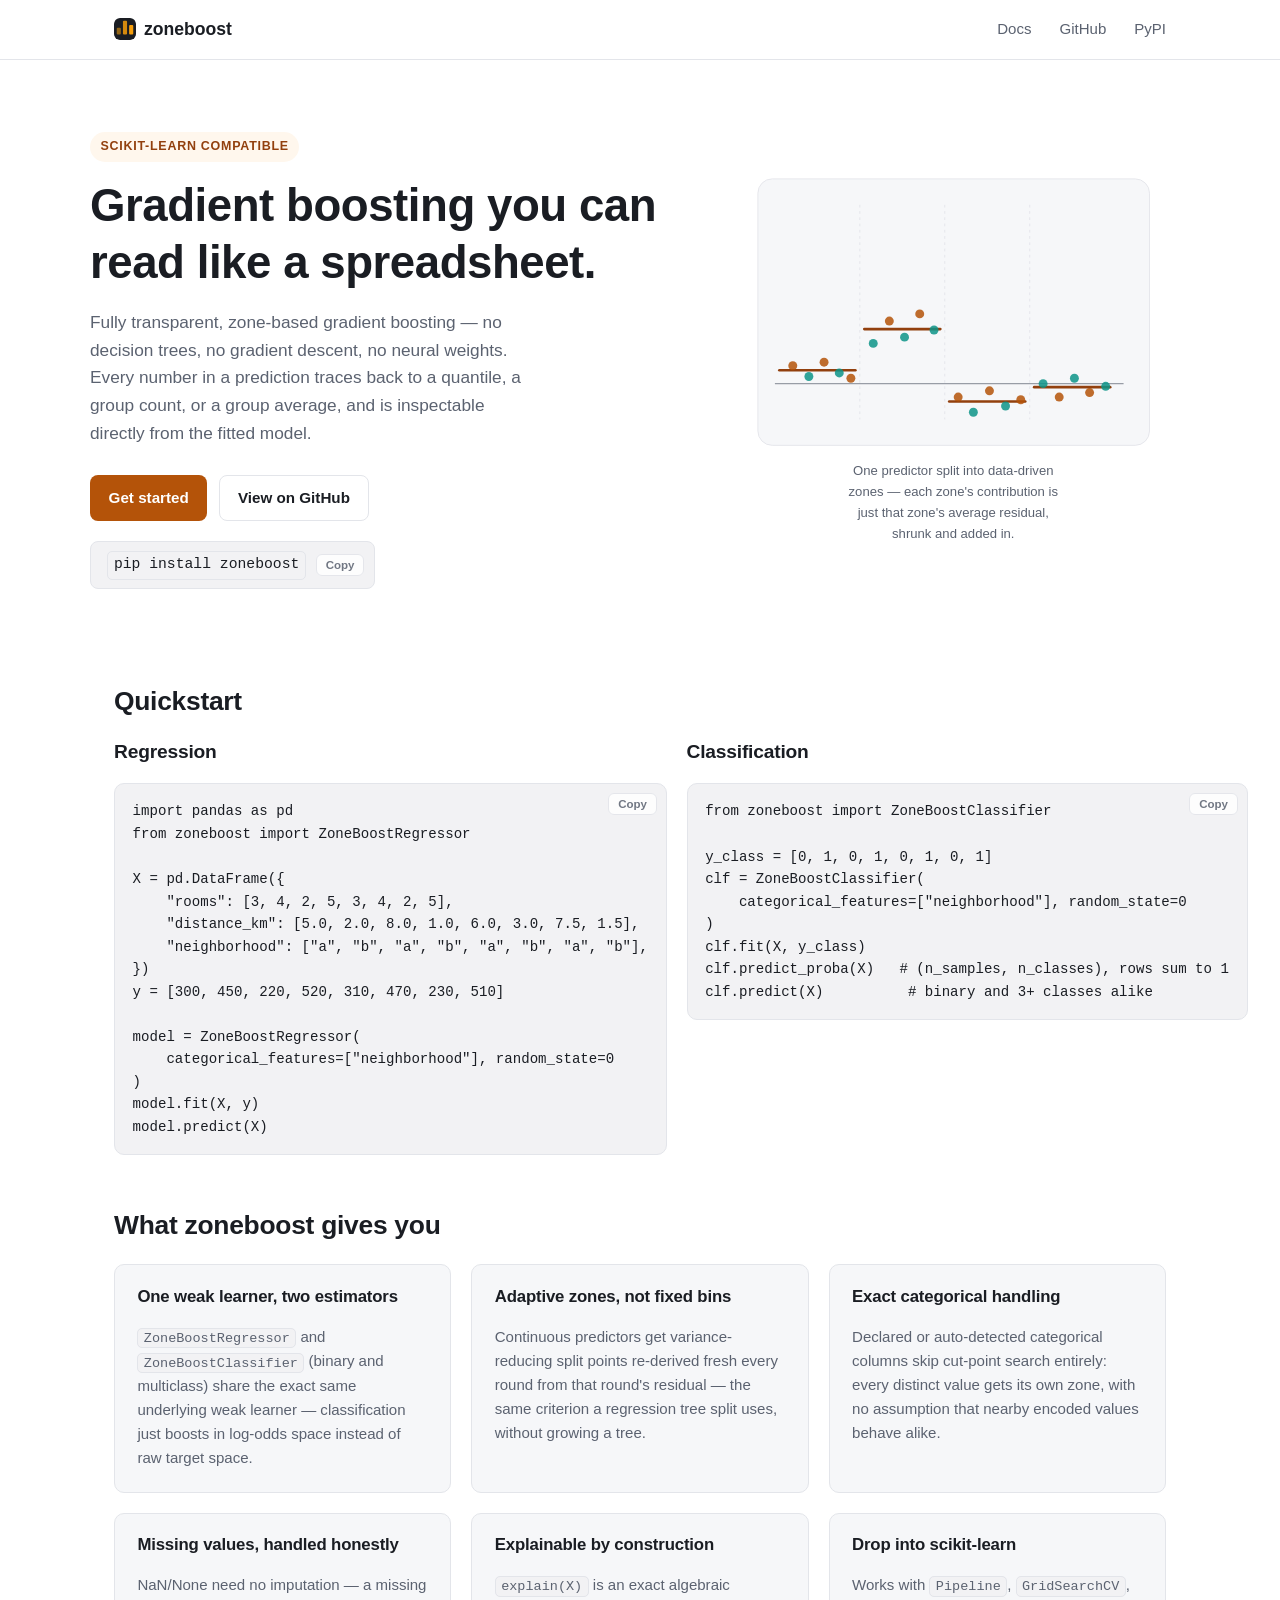
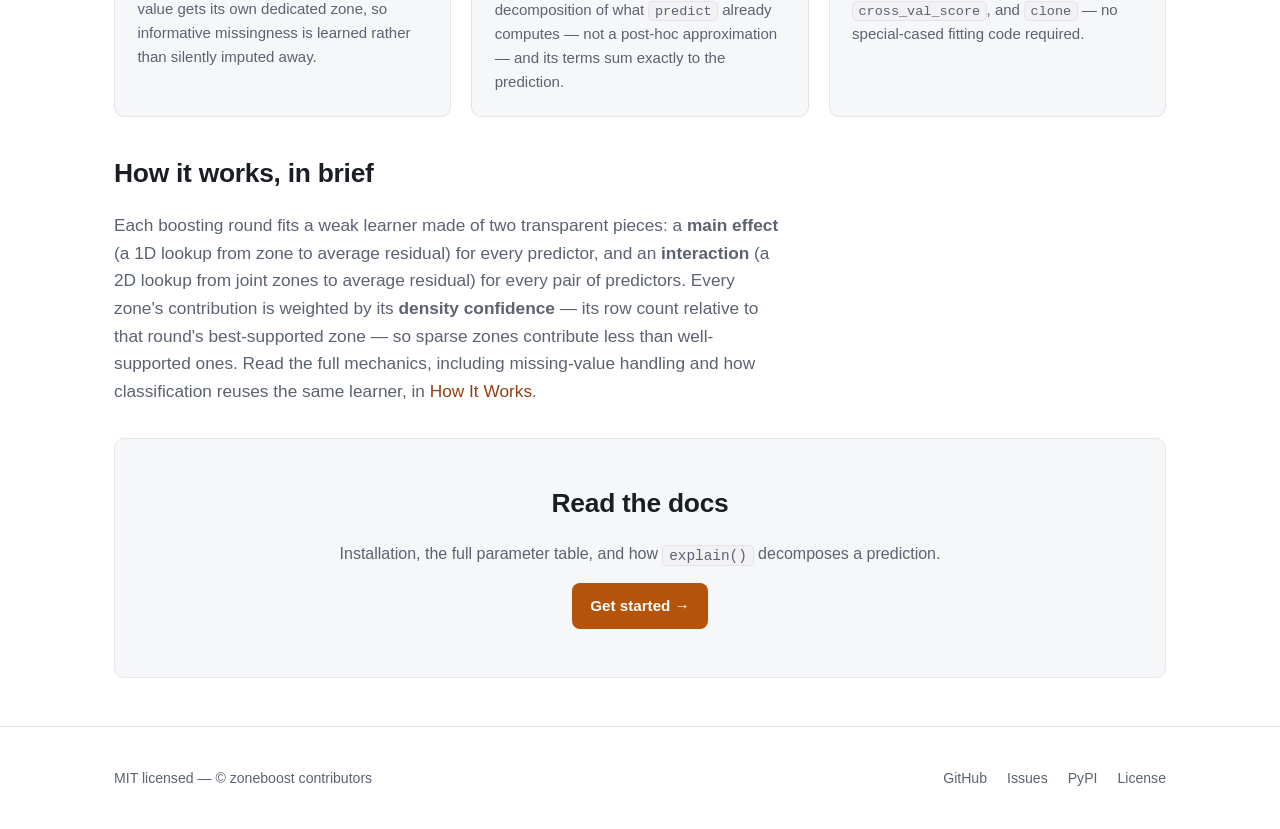
==== docs/index.html @ 29c0c97b "Add project website: landing page + docs section Static site under docs/ (GitHub Pages, no build ste" ====
<!doctype html>
<html lang="en">
<head>
<meta charset="utf-8">
<meta name="viewport" content="width=device-width, initial-scale=1">
<title>zoneboost — fully transparent, zone-based gradient boosting</title>
<meta name="description" content="Fully transparent, zone-based gradient boosting for regression and classification — no decision trees, no gradient descent, no neural weights. scikit-learn compatible.">
<link rel="icon" href="assets/favicon.svg" type="image/svg+xml">
<link rel="stylesheet" href="assets/style.css">
</head>
<body>

<header class="site-header">
  <div class="container">
    <a class="wordmark" href="index.html">
      <span class="mark"><img src="assets/favicon.svg" alt="" width="22" height="22"></span>
      zoneboost
    </a>
    <button class="nav-toggle" aria-label="Toggle navigation" aria-expanded="false">☰</button>
    <nav class="main-nav">
      <a href="getting-started.html">Docs</a>
      <a href="https://github.com/stainaz/zoneboost">GitHub</a>
      <a href="https://pypi.org/project/zoneboost/">PyPI</a>
    </nav>
  </div>
</header>

<main>
  <section class="hero container">
    <div class="hero-copy">
      <p class="eyebrow">scikit-learn compatible</p>
      <h1>Gradient boosting you can read like a spreadsheet.</h1>
      <p class="lede">Fully transparent, zone-based gradient boosting — no decision trees, no
      gradient descent, no neural weights. Every number in a prediction traces back to a
      quantile, a group count, or a group average, and is inspectable directly from the
      fitted model.</p>
      <div class="hero-actions">
        <a class="btn btn-primary" href="getting-started.html">Get started</a>
        <a class="btn btn-ghost" href="https://github.com/stainaz/zoneboost">View on GitHub</a>
      </div>
      <div class="install-line">
        <code>pip install zoneboost</code>
        <button class="copy-btn" data-copy="pip install zoneboost">Copy</button>
      </div>
    </div>
    <figure class="hero-visual">
      <svg viewBox="0 0 440 300" xmlns="http://www.w3.org/2000/svg" role="img" aria-label="Four zones along a predictor axis, each with its own average residual line">
        <rect class="zbar-card" x="1" y="1" width="438" height="298" rx="16"/>
        <line class="zbar-boundary" x1="115" y1="30" x2="115" y2="270"/>
        <line class="zbar-boundary" x1="210" y1="30" x2="210" y2="270"/>
        <line class="zbar-boundary" x1="305" y1="30" x2="305" y2="270"/>
        <line class="zbar-axis" x1="20" y1="230" x2="410" y2="230" stroke-width="1.5"/>

        <line class="zbar-avg" x1="25" y1="215" x2="110" y2="215"/>
        <circle class="zbar-dot-a" cx="40" cy="210" r="5"/>
        <circle class="zbar-dot-b" cx="58" cy="222" r="5"/>
        <circle class="zbar-dot-a" cx="75" cy="206" r="5"/>
        <circle class="zbar-dot-b" cx="92" cy="218" r="5"/>
        <circle class="zbar-dot-a" cx="105" cy="224" r="5"/>

        <line class="zbar-avg" x1="120" y1="169" x2="205" y2="169"/>
        <circle class="zbar-dot-b" cx="130" cy="185" r="5"/>
        <circle class="zbar-dot-a" cx="148" cy="160" r="5"/>
        <circle class="zbar-dot-b" cx="165" cy="178" r="5"/>
        <circle class="zbar-dot-a" cx="182" cy="152" r="5"/>
        <circle class="zbar-dot-b" cx="198" cy="170" r="5"/>

        <line class="zbar-avg" x1="215" y1="250" x2="300" y2="250"/>
        <circle class="zbar-dot-a" cx="225" cy="245" r="5"/>
        <circle class="zbar-dot-b" cx="242" cy="262" r="5"/>
        <circle class="zbar-dot-a" cx="260" cy="238" r="5"/>
        <circle class="zbar-dot-b" cx="278" cy="255" r="5"/>
        <circle class="zbar-dot-a" cx="295" cy="248" r="5"/>

        <line class="zbar-avg" x1="310" y1="234" x2="395" y2="234"/>
        <circle class="zbar-dot-b" cx="320" cy="230" r="5"/>
        <circle class="zbar-dot-a" cx="338" cy="245" r="5"/>
        <circle class="zbar-dot-b" cx="355" cy="224" r="5"/>
        <circle class="zbar-dot-a" cx="372" cy="240" r="5"/>
        <circle class="zbar-dot-b" cx="390" cy="233" r="5"/>
      </svg>
      <figcaption>One predictor split into data-driven zones — each zone's contribution is
      just that zone's average residual, shrunk and added in.</figcaption>
    </figure>
  </section>

  <section class="container">
    <h2>Quickstart</h2>
    <div class="two-col">
      <div>
        <h3>Regression</h3>
        <pre><code>import pandas as pd
from zoneboost import ZoneBoostRegressor

X = pd.DataFrame({
    "rooms": [3, 4, 2, 5, 3, 4, 2, 5],
    "distance_km": [5.0, 2.0, 8.0, 1.0, 6.0, 3.0, 7.5, 1.5],
    "neighborhood": ["a", "b", "a", "b", "a", "b", "a", "b"],
})
y = [300, 450, 220, 520, 310, 470, 230, 510]

model = ZoneBoostRegressor(
    categorical_features=["neighborhood"], random_state=0
)
model.fit(X, y)
model.predict(X)</code></pre>
      </div>
      <div>
        <h3>Classification</h3>
        <pre><code>from zoneboost import ZoneBoostClassifier

y_class = [0, 1, 0, 1, 0, 1, 0, 1]
clf = ZoneBoostClassifier(
    categorical_features=["neighborhood"], random_state=0
)
clf.fit(X, y_class)
clf.predict_proba(X)   # (n_samples, n_classes), rows sum to 1
clf.predict(X)          # binary and 3+ classes alike</code></pre>
      </div>
    </div>
  </section>

  <section class="container">
    <h2>What zoneboost gives you</h2>
    <div class="features">
      <div class="card">
        <h3>One weak learner, two estimators</h3>
        <p><code>ZoneBoostRegressor</code> and <code>ZoneBoostClassifier</code> (binary and
        multiclass) share the exact same underlying weak learner — classification just
        boosts in log-odds space instead of raw target space.</p>
      </div>
      <div class="card">
        <h3>Adaptive zones, not fixed bins</h3>
        <p>Continuous predictors get variance-reducing split points re-derived fresh every
        round from that round's residual — the same criterion a regression tree split
        uses, without growing a tree.</p>
      </div>
      <div class="card">
        <h3>Exact categorical handling</h3>
        <p>Declared or auto-detected categorical columns skip cut-point search entirely:
        every distinct value gets its own zone, with no assumption that nearby encoded
        values behave alike.</p>
      </div>
      <div class="card">
        <h3>Missing values, handled honestly</h3>
        <p>NaN/None need no imputation — a missing value gets its own dedicated zone, so
        informative missingness is learned rather than silently imputed away.</p>
      </div>
      <div class="card">
        <h3>Explainable by construction</h3>
        <p><code>explain(X)</code> is an exact algebraic decomposition of what
        <code>predict</code> already computes — not a post-hoc approximation — and its
        terms sum exactly to the prediction.</p>
      </div>
      <div class="card">
        <h3>Drop into scikit-learn</h3>
        <p>Works with <code>Pipeline</code>, <code>GridSearchCV</code>,
        <code>cross_val_score</code>, and <code>clone</code> — no special-cased fitting
        code required.</p>
      </div>
    </div>
  </section>

  <section class="container">
    <h2>How it works, in brief</h2>
    <p class="lede" style="max-width:70ch">Each boosting round fits a weak learner made of
    two transparent pieces: a <strong>main effect</strong> (a 1D lookup from zone to
    average residual) for every predictor, and an <strong>interaction</strong> (a 2D
    lookup from joint zones to average residual) for every pair of predictors. Every
    zone's contribution is weighted by its <strong>density confidence</strong> — its row
    count relative to that round's best-supported zone — so sparse zones contribute less
    than well-supported ones. Read the full mechanics, including missing-value handling
    and how classification reuses the same learner, in
    <a href="how-it-works.html">How It Works</a>.</p>
  </section>

  <section class="container">
    <div class="cta">
      <h2>Read the docs</h2>
      <p class="text-muted">Installation, the full parameter table, and how
      <code>explain()</code> decomposes a prediction.</p>
      <a class="btn btn-primary" href="getting-started.html">Get started →</a>
    </div>
  </section>
</main>

<footer class="site-footer">
  <div class="container">
    <span>MIT licensed — © zoneboost contributors</span>
    <div class="footer-links">
      <a href="https://github.com/stainaz/zoneboost">GitHub</a>
      <a href="https://github.com/stainaz/zoneboost/issues">Issues</a>
      <a href="https://pypi.org/project/zoneboost/">PyPI</a>
      <a href="https://github.com/stainaz/zoneboost/blob/main/LICENSE">License</a>
    </div>
  </div>
</footer>

<script src="assets/script.js"></script>
</body>
</html>
---- docs/assets/style.css ----
/* zoneboost docs site — shared styles */

:root {
  --bg: #ffffff;
  --bg-subtle: #f6f7f9;
  --bg-code: #f2f2f4;
  --border: #e3e5ea;
  --text: #1a1d23;
  --text-muted: #5b6270;
  --accent: #b45309;
  --accent-strong: #92400e;
  --accent-bg: #fff7ed;
  --accent2: #0d9488;
  --shadow: 0 1px 2px rgba(20, 20, 20, 0.06), 0 8px 24px rgba(20, 20, 20, 0.05);
  --radius: 10px;
  --header-h: 60px;
  color-scheme: light;
}

@media (prefers-color-scheme: dark) {
  :root {
    --bg: #0f1115;
    --bg-subtle: #161920;
    --bg-code: #1a1d25;
    --border: #2a2e38;
    --text: #e7e9ec;
    --text-muted: #9aa1ac;
    --accent: #f59e0b;
    --accent-strong: #fbbf24;
    --accent-bg: rgba(245, 158, 11, 0.12);
    --accent2: #2dd4bf;
    --shadow: 0 1px 2px rgba(0, 0, 0, 0.3), 0 8px 24px rgba(0, 0, 0, 0.35);
    color-scheme: dark;
  }
}

* { box-sizing: border-box; }
html { scroll-behavior: smooth; }

body {
  margin: 0;
  background: var(--bg);
  color: var(--text);
  font-family: -apple-system, BlinkMacSystemFont, "Segoe UI", Roboto, Helvetica, Arial, sans-serif;
  line-height: 1.6;
  -webkit-font-smoothing: antialiased;
}

code, pre, .mono {
  font-family: ui-monospace, SFMono-Regular, "SF Mono", Menlo, Consolas, "Liberation Mono", monospace;
}

a { color: var(--accent-strong); text-decoration: none; }
a:hover { text-decoration: underline; }

h1, h2, h3, h4 { line-height: 1.25; font-weight: 650; letter-spacing: -0.01em; }
h2 { font-size: 1.65rem; margin-top: 2.5rem; }
h3 { font-size: 1.2rem; margin-top: 2rem; }

p { color: var(--text); }
.text-muted { color: var(--text-muted); }

.container {
  max-width: 1100px;
  margin: 0 auto;
  padding: 0 1.5rem;
}

/* ---------- header ---------- */

.site-header {
  position: sticky;
  top: 0;
  z-index: 50;
  height: var(--header-h);
  display: flex;
  align-items: center;
  background: var(--bg);
  background: color-mix(in srgb, var(--bg) 85%, transparent);
  backdrop-filter: saturate(180%) blur(10px);
  border-bottom: 1px solid var(--border);
}

.site-header .container {
  display: flex;
  align-items: center;
  justify-content: space-between;
  width: 100%;
}

.wordmark {
  display: flex;
  align-items: center;
  gap: 0.5rem;
  font-weight: 700;
  font-size: 1.1rem;
  color: var(--text);
}
.wordmark:hover { text-decoration: none; }
.wordmark .mark {
  width: 22px;
  height: 22px;
  border-radius: 6px;
  overflow: hidden;
  flex: none;
}
.wordmark .mark svg { display: block; width: 100%; height: 100%; }

.main-nav {
  display: flex;
  align-items: center;
  gap: 1.75rem;
}
.main-nav a {
  color: var(--text-muted);
  font-size: 0.94rem;
  font-weight: 500;
}
.main-nav a:hover, .main-nav a[aria-current="page"] { color: var(--text); text-decoration: none; }
.main-nav a[aria-current="page"] { color: var(--accent-strong); }

.nav-toggle {
  display: none;
  background: none;
  border: 1px solid var(--border);
  border-radius: 8px;
  color: var(--text);
  padding: 0.4rem 0.6rem;
  font-size: 1rem;
  cursor: pointer;
}

@media (max-width: 720px) {
  .nav-toggle { display: inline-flex; }
  .main-nav {
    position: absolute;
    top: var(--header-h);
    left: 0;
    right: 0;
    background: var(--bg);
    border-bottom: 1px solid var(--border);
    flex-direction: column;
    align-items: flex-start;
    gap: 0;
    padding: 0.5rem 1.5rem 1rem;
    display: none;
  }
  .main-nav.open { display: flex; }
  .main-nav a { padding: 0.6rem 0; width: 100%; }
}

/* ---------- buttons ---------- */

.btn {
  display: inline-flex;
  align-items: center;
  gap: 0.4rem;
  padding: 0.6rem 1.1rem;
  border-radius: 8px;
  font-weight: 600;
  font-size: 0.95rem;
  border: 1px solid transparent;
  cursor: pointer;
}
.btn-primary {
  background: var(--accent);
  color: #fff;
}
.btn-primary:hover { background: var(--accent-strong); text-decoration: none; }
.btn-ghost {
  background: transparent;
  border-color: var(--border);
  color: var(--text);
}
.btn-ghost:hover { border-color: var(--accent); text-decoration: none; }

/* ---------- hero ---------- */

.hero {
  display: grid;
  grid-template-columns: 1.1fr 0.9fr;
  gap: 3rem;
  align-items: center;
  padding: 4.5rem 0 3.5rem;
}
@media (max-width: 860px) {
  .hero { grid-template-columns: 1fr; padding: 2.5rem 0 1rem; }
}

.eyebrow {
  display: inline-block;
  font-size: 0.78rem;
  font-weight: 700;
  letter-spacing: 0.06em;
  text-transform: uppercase;
  color: var(--accent-strong);
  background: var(--accent-bg);
  padding: 0.3rem 0.65rem;
  border-radius: 999px;
  margin: 0 0 1rem;
}

.hero h1 {
  font-size: clamp(2rem, 4vw, 2.85rem);
  margin: 0 0 1rem;
}

.lede {
  font-size: 1.08rem;
  color: var(--text-muted);
  max-width: 46ch;
}

.hero-actions {
  display: flex;
  gap: 0.75rem;
  margin: 1.75rem 0 1.25rem;
  flex-wrap: wrap;
}

.install-line {
  display: inline-flex;
  align-items: center;
  gap: 0.6rem;
  background: var(--bg-code);
  border: 1px solid var(--border);
  border-radius: 8px;
  padding: 0.55rem 0.6rem 0.55rem 1rem;
}
.install-line code { font-size: 0.92rem; }

.hero-visual { display: flex; flex-direction: column; align-items: center; gap: 0.85rem; }
.hero-visual svg { width: 100%; max-width: 400px; height: auto; }
.hero-visual figcaption { color: var(--text-muted); font-size: 0.82rem; text-align: center; max-width: 32ch; margin: 0; }

.zbar-card { fill: var(--bg-subtle); stroke: var(--border); }
.zbar-boundary { stroke: var(--border); stroke-dasharray: 3 4; }
.zbar-axis { stroke: var(--text-muted); opacity: 0.6; }
.zbar-dot-a { fill: var(--accent); opacity: 0.85; }
.zbar-dot-b { fill: var(--accent2); opacity: 0.85; }
.zbar-avg { stroke: var(--accent-strong); stroke-width: 3; stroke-linecap: round; }

/* ---------- sections / cards ---------- */

section { padding: 2.5rem 0; }

.features {
  display: grid;
  grid-template-columns: repeat(3, 1fr);
  gap: 1.25rem;
}
@media (max-width: 860px) { .features { grid-template-columns: repeat(2, 1fr); } }
@media (max-width: 600px) { .features { grid-template-columns: 1fr; } }

.card {
  background: var(--bg-subtle);
  border: 1px solid var(--border);
  border-radius: var(--radius);
  padding: 1.35rem 1.4rem;
}
.card h3 { margin-top: 0; font-size: 1.05rem; }
.card p { color: var(--text-muted); font-size: 0.94rem; margin-bottom: 0; }

.two-col {
  display: grid;
  grid-template-columns: 1fr 1fr;
  gap: 1.25rem;
}
@media (max-width: 800px) { .two-col { grid-template-columns: 1fr; } }
.two-col h3 { margin-top: 0; }

.cta {
  text-align: center;
  background: var(--bg-subtle);
  border: 1px solid var(--border);
  border-radius: var(--radius);
  padding: 3rem 1.5rem;
  margin: 2rem 0;
}
.cta h2 { margin-top: 0; }

/* ---------- code blocks ---------- */

pre {
  position: relative;
  background: var(--bg-code);
  border: 1px solid var(--border);
  border-radius: var(--radius);
  padding: 1rem 1.1rem;
  overflow-x: auto;
  font-size: 0.88rem;
}
pre code { background: none; padding: 0; }
:not(pre) > code {
  background: var(--bg-code);
  border: 1px solid var(--border);
  border-radius: 5px;
  padding: 0.12em 0.4em;
  font-size: 0.9em;
}

.copy-btn {
  position: absolute;
  top: 0.55rem;
  right: 0.55rem;
  font-size: 0.72rem;
  font-weight: 600;
  color: var(--text-muted);
  background: var(--bg);
  border: 1px solid var(--border);
  border-radius: 6px;
  padding: 0.25rem 0.55rem;
  cursor: pointer;
  opacity: 0.85;
}
.copy-btn:hover { opacity: 1; border-color: var(--accent); color: var(--text); }
.install-line .copy-btn { position: static; }

/* ---------- tables ---------- */

table {
  width: 100%;
  border-collapse: collapse;
  font-size: 0.92rem;
  margin: 1rem 0 1.5rem;
}
th, td {
  text-align: left;
  padding: 0.6rem 0.75rem;
  border-bottom: 1px solid var(--border);
  vertical-align: top;
}
th { color: var(--text-muted); font-weight: 600; font-size: 0.82rem; text-transform: uppercase; letter-spacing: 0.03em; }
td code { white-space: nowrap; }

/* ---------- docs layout ---------- */

.docs-layout {
  display: grid;
  grid-template-columns: 220px 1fr;
  gap: 3rem;
  padding: 2.5rem 0 4rem;
  align-items: start;
}
@media (max-width: 860px) {
  .docs-layout { grid-template-columns: 1fr; }
}

.docs-sidebar {
  position: sticky;
  top: calc(var(--header-h) + 1.5rem);
  font-size: 0.9rem;
}
.docs-sidebar nav { display: flex; flex-direction: column; gap: 0.1rem; }
.docs-sidebar a {
  color: var(--text-muted);
  font-size: 0.88rem;
  padding: 0.38rem 0.6rem;
  border-radius: 6px;
}
.docs-sidebar a:hover { background: var(--bg-subtle); text-decoration: none; }
.docs-sidebar a[aria-current="page"] {
  color: var(--accent-strong);
  background: var(--accent-bg);
  font-weight: 600;
}
.docs-nav-label {
  font-size: 0.72rem;
  font-weight: 700;
  text-transform: uppercase;
  letter-spacing: 0.06em;
  color: var(--text-muted);
  padding: 0.35rem 0.6rem 0.3rem;
  margin-top: 0.75rem;
}
.docs-nav-label:first-child { margin-top: 0; }

/* ---------- docs search ---------- */

.docs-search {
  position: relative;
  margin-bottom: 1rem;
}
.docs-search input {
  width: 100%;
  padding: 0.5rem 0.7rem;
  font-size: 0.85rem;
  color: var(--text);
  background: var(--bg-subtle);
  border: 1px solid var(--border);
  border-radius: 7px;
  outline: none;
}
.docs-search input:focus { border-color: var(--accent); }
.docs-search input::placeholder { color: var(--text-muted); }

.search-results {
  position: absolute;
  top: calc(100% + 0.4rem);
  left: 0;
  right: 0;
  z-index: 40;
  background: var(--bg);
  border: 1px solid var(--border);
  border-radius: 8px;
  box-shadow: var(--shadow);
  max-height: 320px;
  overflow-y: auto;
  display: none;
}
.search-results.open { display: block; }
.search-results a {
  display: block;
  padding: 0.5rem 0.7rem;
  border-bottom: 1px solid var(--border);
  color: var(--text);
}
.search-results a:last-child { border-bottom: none; }
.search-results a:hover, .search-results a.active { background: var(--bg-subtle); text-decoration: none; }
.search-results .result-title { font-size: 0.85rem; font-weight: 600; }
.search-results .result-crumb { font-size: 0.74rem; color: var(--text-muted); }
.search-results .no-results { padding: 0.7rem; font-size: 0.82rem; color: var(--text-muted); }

.sidebar-toggle {
  display: none;
  align-items: center;
  gap: 0.5rem;
  width: 100%;
  margin-bottom: 1rem;
  background: var(--bg-subtle);
  border: 1px solid var(--border);
  border-radius: 8px;
  padding: 0.6rem 0.85rem;
  color: var(--text);
  font-weight: 600;
  font-size: 0.9rem;
  cursor: pointer;
}
@media (max-width: 860px) {
  .sidebar-toggle { display: flex; }
  .docs-sidebar { display: none; position: static; }
  .docs-sidebar.open { display: block; margin-bottom: 1.5rem; }
}

.docs-content { min-width: 0; font-size: 0.96rem; }
.docs-content > *:first-child { margin-top: 0; }
.docs-content h1 { font-size: 1.7rem; margin: 0 0 0.35rem; }
.docs-content .subtitle { color: var(--text-muted); font-size: 1rem; margin: 0 0 1.5rem; }
.docs-content h2 {
  font-size: 1.32rem;
  margin: 2.2rem 0 0.75rem;
  padding-bottom: 0.4rem;
  border-bottom: 1px solid var(--border);
}
.docs-content h3 { font-size: 1.02rem; margin: 1.6rem 0 0.5rem; }
.docs-content p, .docs-content li { font-size: 0.93rem; }
.docs-content table { font-size: 0.86rem; }
.docs-content pre { font-size: 0.84rem; }

.note {
  border-left: 3px solid var(--accent);
  background: var(--accent-bg);
  padding: 0.85rem 1.1rem;
  border-radius: 0 8px 8px 0;
  font-size: 0.94rem;
  margin: 1.25rem 0;
}

/* ---------- footer ---------- */

.site-footer {
  border-top: 1px solid var(--border);
  padding: 2.5rem 0;
  margin-top: 3rem;
}
.site-footer .container {
  display: flex;
  flex-wrap: wrap;
  gap: 1rem 2rem;
  align-items: center;
  justify-content: space-between;
  color: var(--text-muted);
  font-size: 0.88rem;
}
.site-footer a { color: var(--text-muted); }
.footer-links { display: flex; gap: 1.25rem; flex-wrap: wrap; }
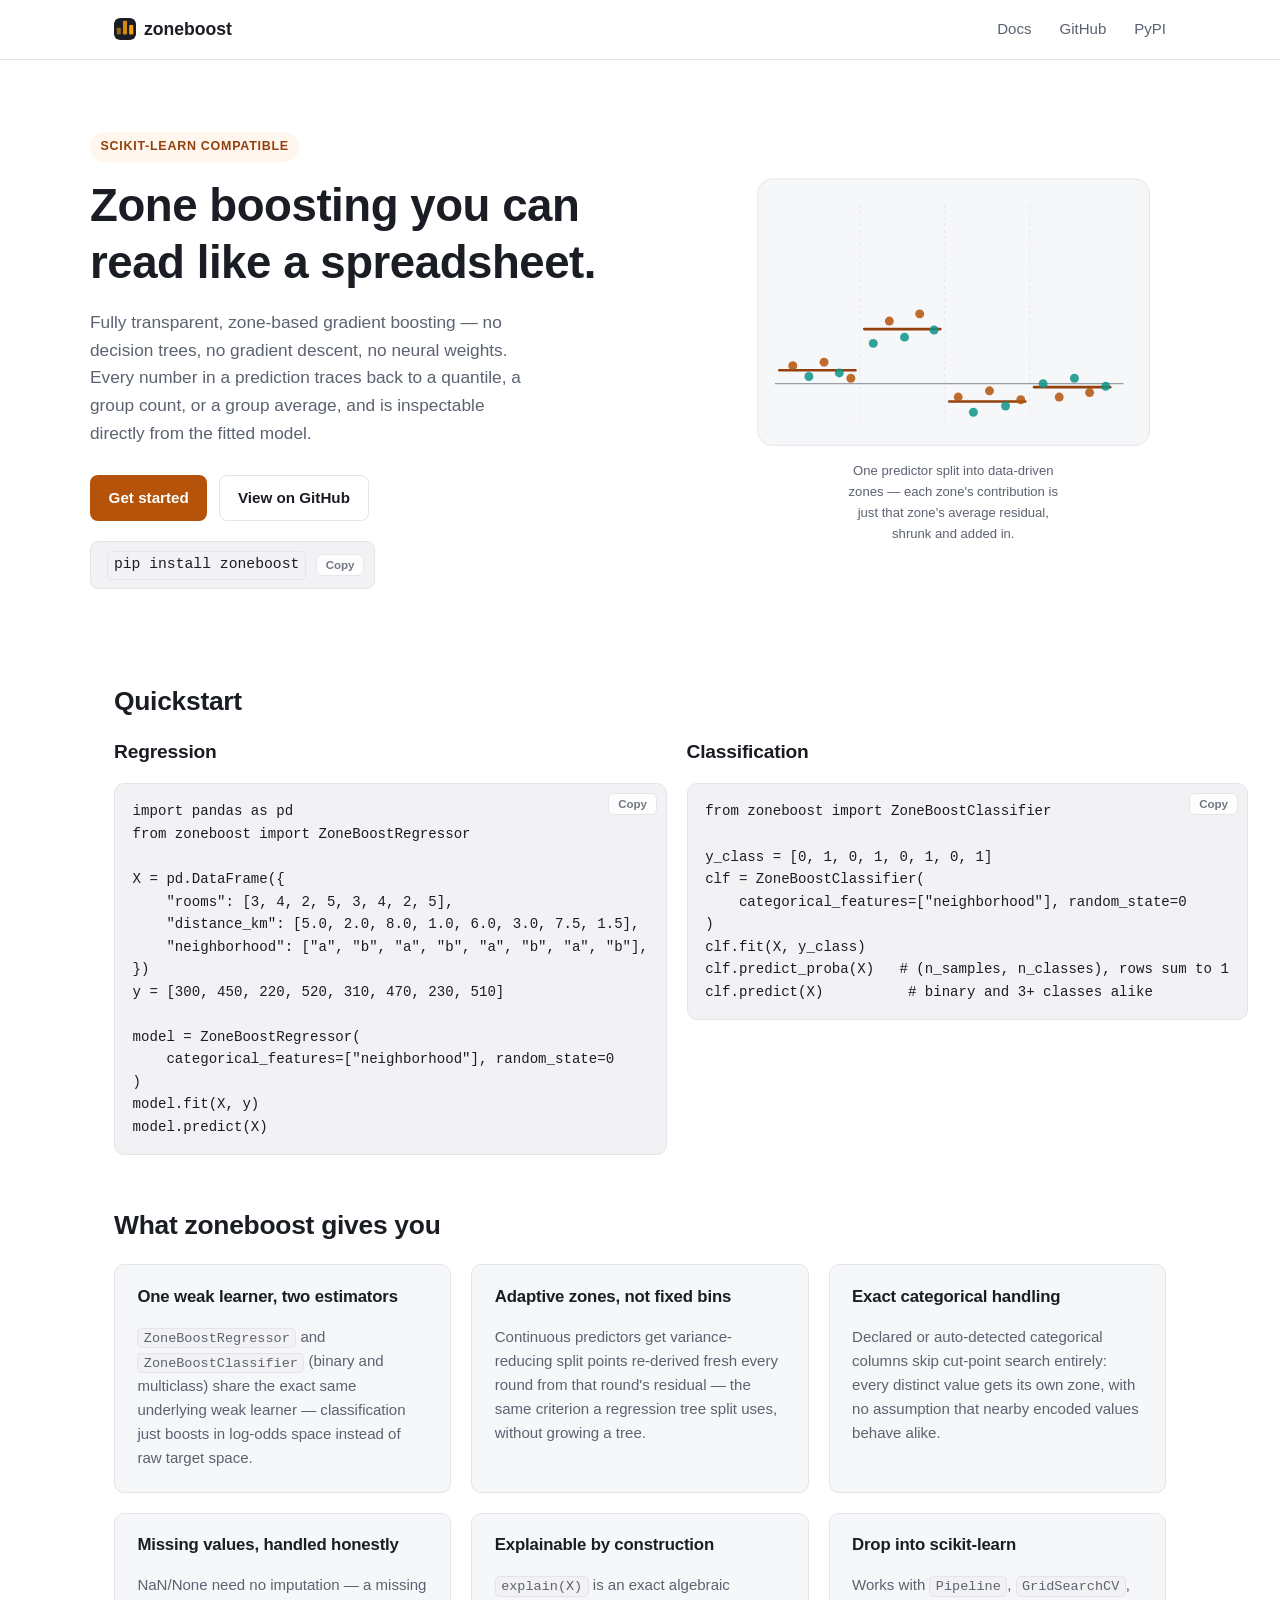
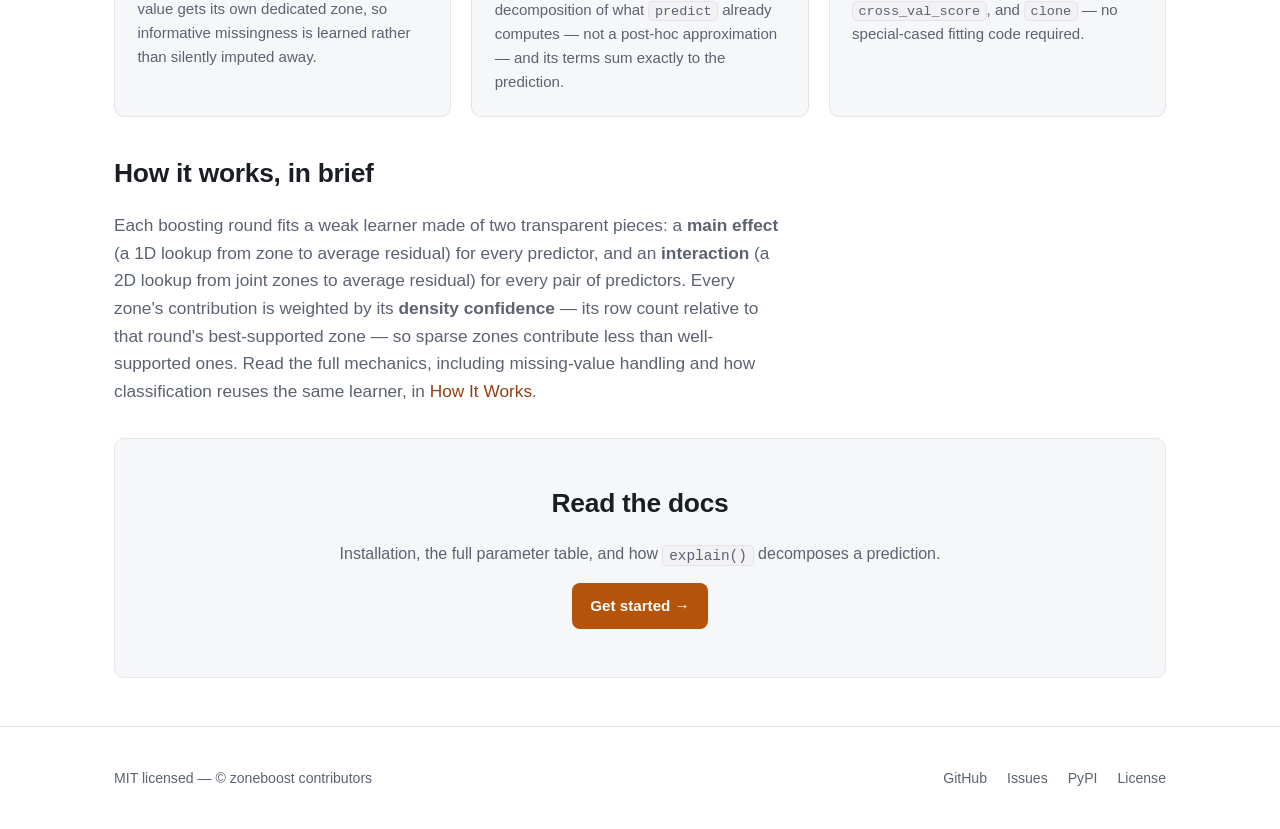
==== commit 441745b1: "Rename hero headline to lead with "zone boosting" Co-Authored-By: Claude Sonnet 5 <noreply@anthropic" ====
--- a/docs/index.html
+++ b/docs/index.html
@@ -29,7 +29,7 @@
   <section class="hero container">
     <div class="hero-copy">
       <p class="eyebrow">scikit-learn compatible</p>
-      <h1>Gradient boosting you can read like a spreadsheet.</h1>
+      <h1>Zone boosting you can read like a spreadsheet.</h1>
       <p class="lede">Fully transparent, zone-based gradient boosting — no decision trees, no
       gradient descent, no neural weights. Every number in a prediction traces back to a
       quantile, a group count, or a group average, and is inspectable directly from the
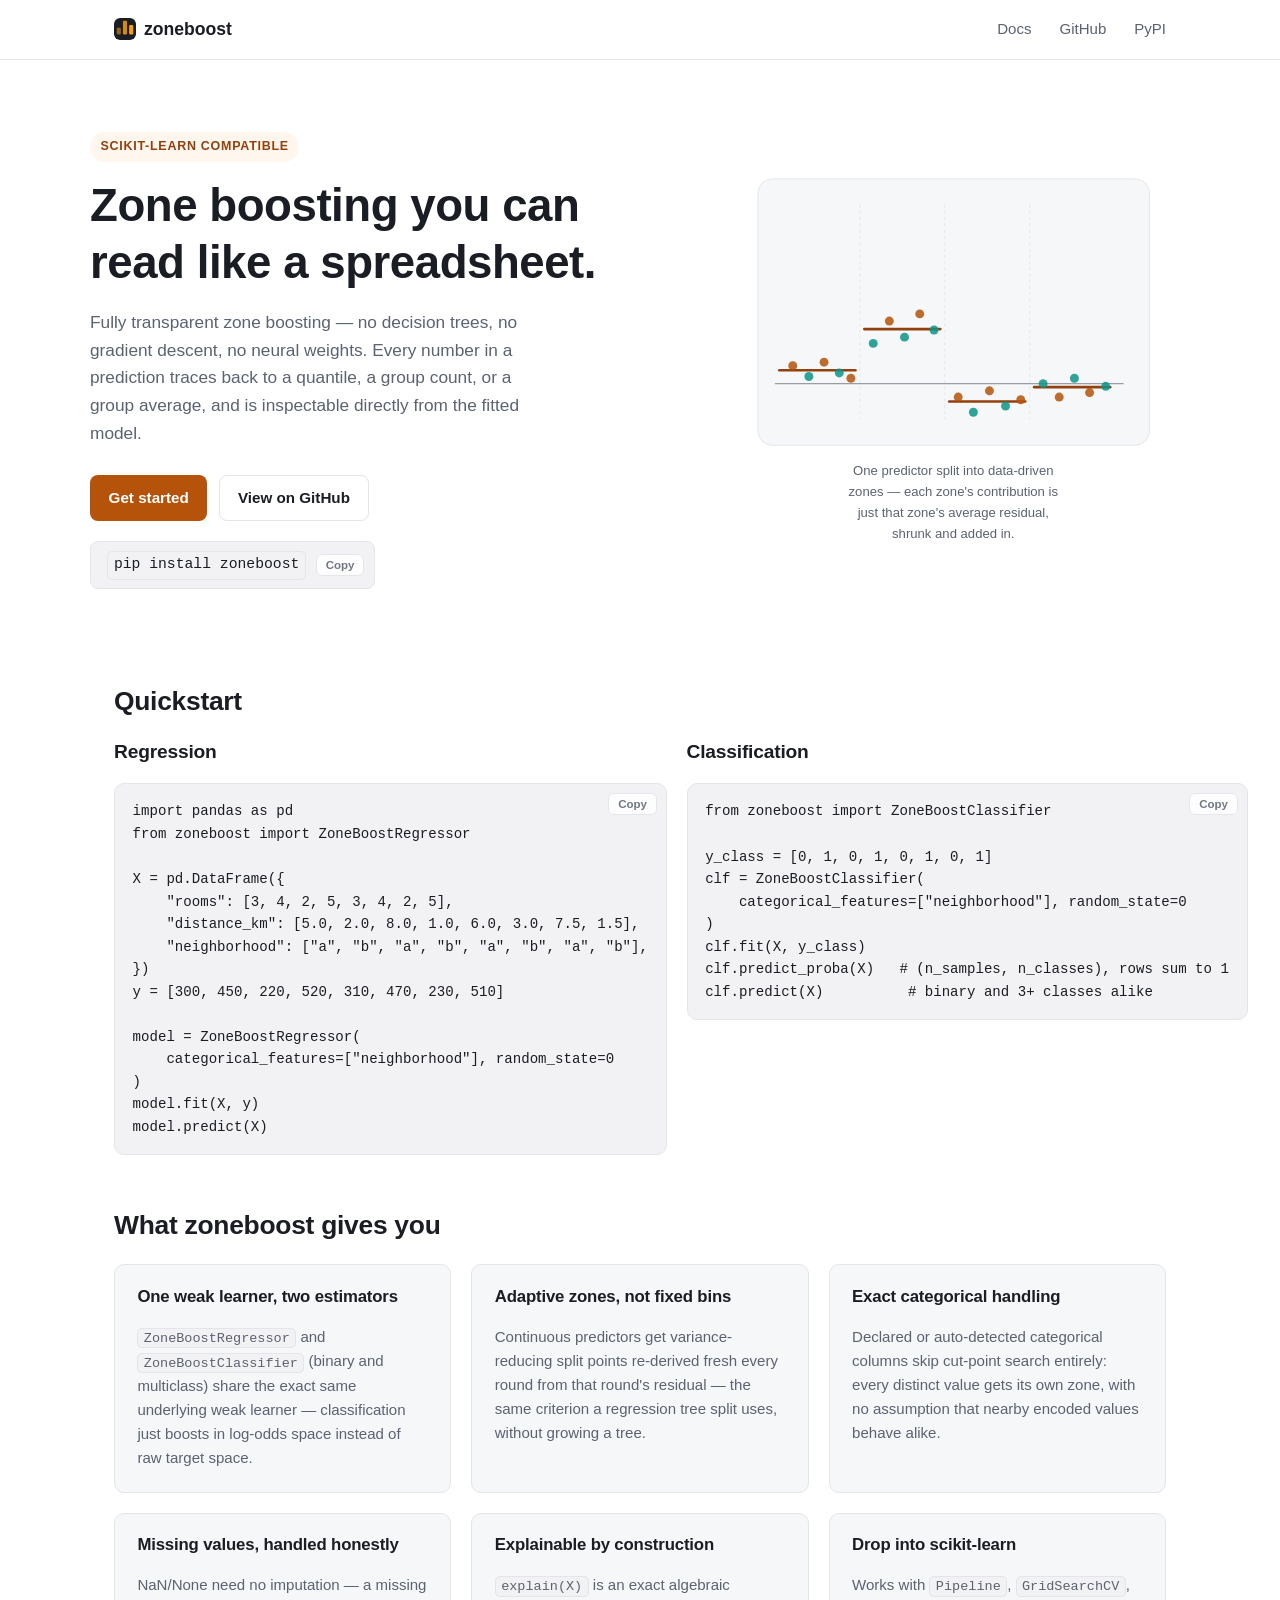
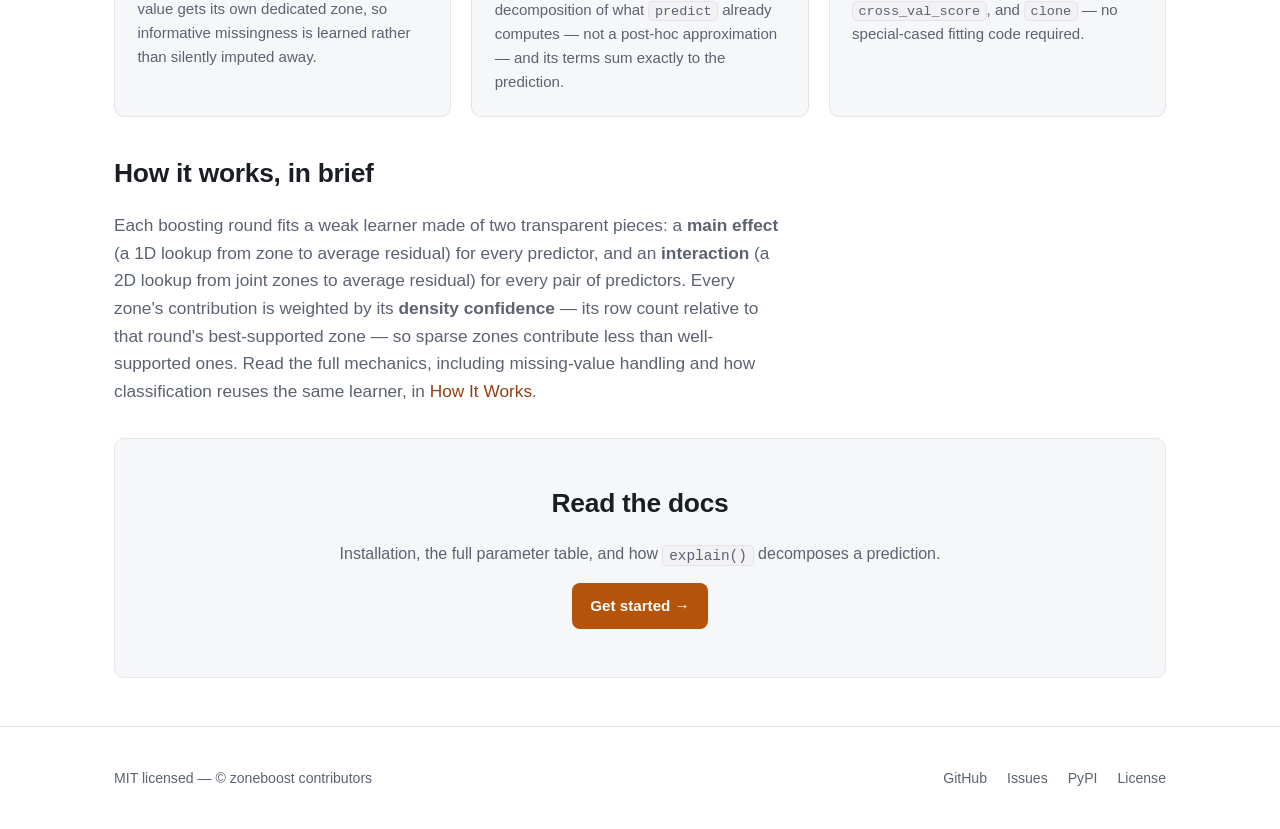
==== commit de70db56: "Drop remaining "gradient boosting" branding on the landing page Title, meta description, and lede no" ====
--- a/docs/index.html
+++ b/docs/index.html
@@ -3,8 +3,8 @@
 <head>
 <meta charset="utf-8">
 <meta name="viewport" content="width=device-width, initial-scale=1">
-<title>zoneboost — fully transparent, zone-based gradient boosting</title>
-<meta name="description" content="Fully transparent, zone-based gradient boosting for regression and classification — no decision trees, no gradient descent, no neural weights. scikit-learn compatible.">
+<title>zoneboost — fully transparent zone boosting</title>
+<meta name="description" content="Fully transparent zone boosting for regression and classification — no decision trees, no gradient descent, no neural weights. scikit-learn compatible.">
 <link rel="icon" href="assets/favicon.svg" type="image/svg+xml">
 <link rel="stylesheet" href="assets/style.css">
 </head>
@@ -30,7 +30,7 @@
     <div class="hero-copy">
       <p class="eyebrow">scikit-learn compatible</p>
       <h1>Zone boosting you can read like a spreadsheet.</h1>
-      <p class="lede">Fully transparent, zone-based gradient boosting — no decision trees, no
+      <p class="lede">Fully transparent zone boosting — no decision trees, no
       gradient descent, no neural weights. Every number in a prediction traces back to a
       quantile, a group count, or a group average, and is inspectable directly from the
       fitted model.</p>
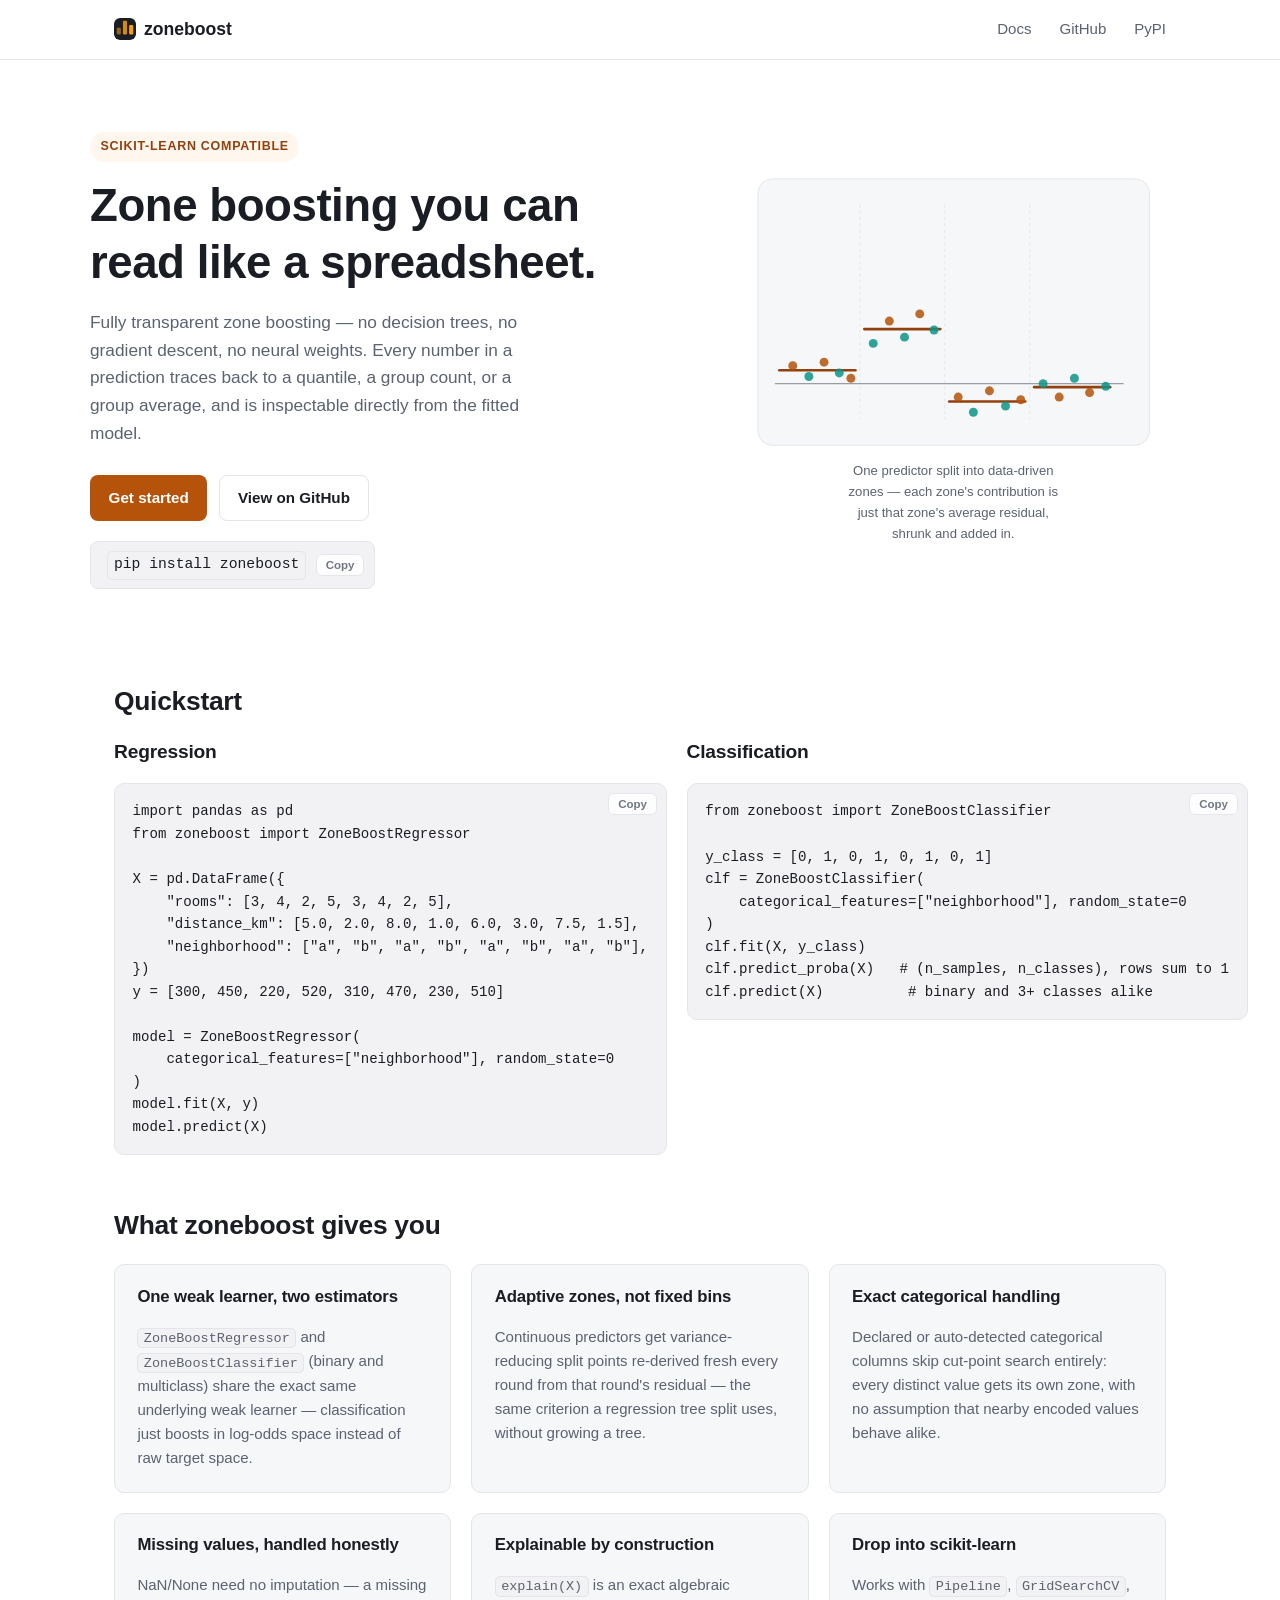
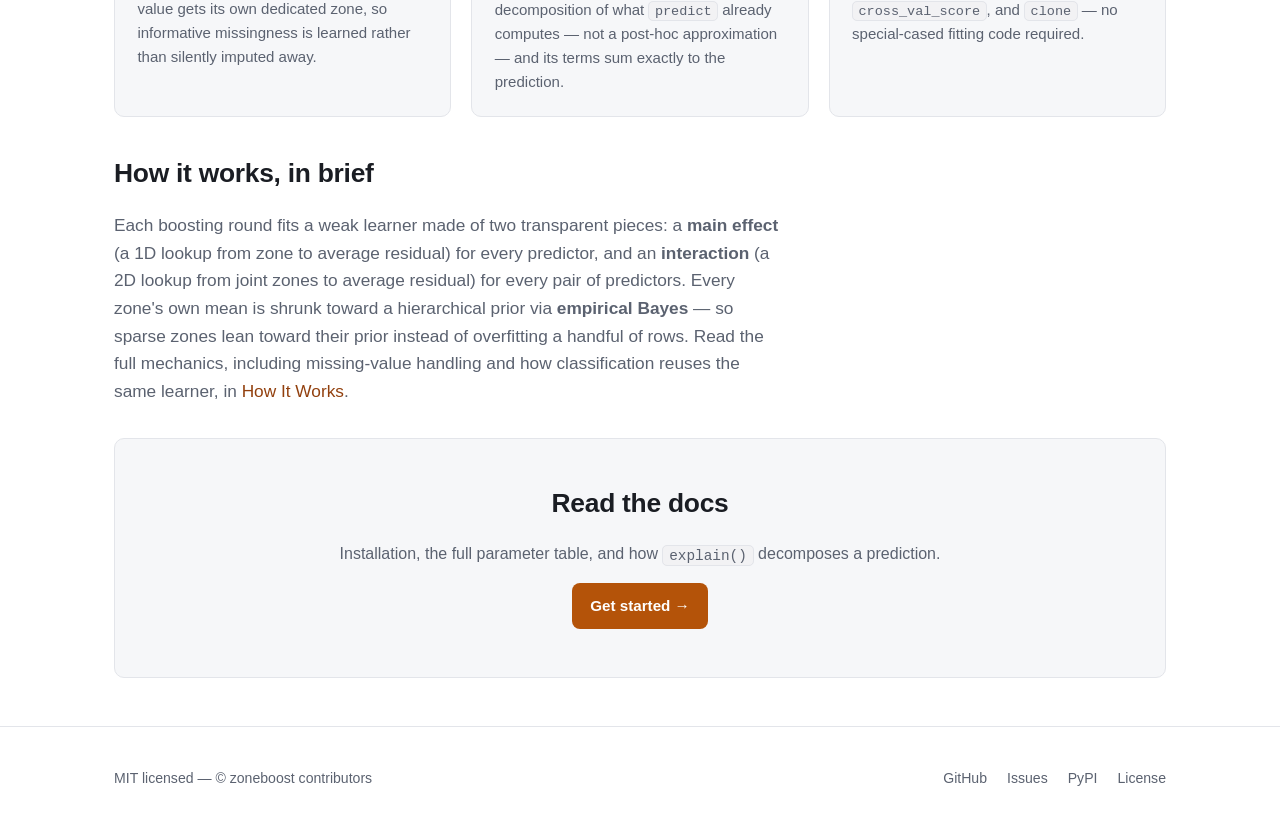
==== commit a3400e50: "Replace count/max confidence with empirical Bayes (m-estimate) shrinkage Every zone's contribution w" ====
--- a/docs/index.html
+++ b/docs/index.html
@@ -167,9 +167,9 @@
     two transparent pieces: a <strong>main effect</strong> (a 1D lookup from zone to
     average residual) for every predictor, and an <strong>interaction</strong> (a 2D
     lookup from joint zones to average residual) for every pair of predictors. Every
-    zone's contribution is weighted by its <strong>density confidence</strong> — its row
-    count relative to that round's best-supported zone — so sparse zones contribute less
-    than well-supported ones. Read the full mechanics, including missing-value handling
+    zone's own mean is shrunk toward a hierarchical prior via <strong>empirical
+    Bayes</strong> — so sparse zones lean toward their prior instead of overfitting a
+    handful of rows. Read the full mechanics, including missing-value handling
     and how classification reuses the same learner, in
     <a href="how-it-works.html">How It Works</a>.</p>
   </section>
--- a/docs/assets/style.css
+++ b/docs/assets/style.css
@@ -457,6 +457,21 @@
 .docs-content table { font-size: 0.86rem; }
 .docs-content pre { font-size: 0.84rem; }
 
+.docs-figure {
+  margin: 1.5rem 0 2rem;
+  padding: 0.75rem;
+  background: var(--bg-subtle);
+  border: 1px solid var(--border);
+  border-radius: var(--radius);
+}
+.docs-figure img { display: block; width: 100%; height: auto; border-radius: 6px; }
+.docs-figure figcaption {
+  color: var(--text-muted);
+  font-size: 0.82rem;
+  text-align: center;
+  margin: 0.65rem 0 0.15rem;
+}
+
 .note {
   border-left: 3px solid var(--accent);
   background: var(--accent-bg);
